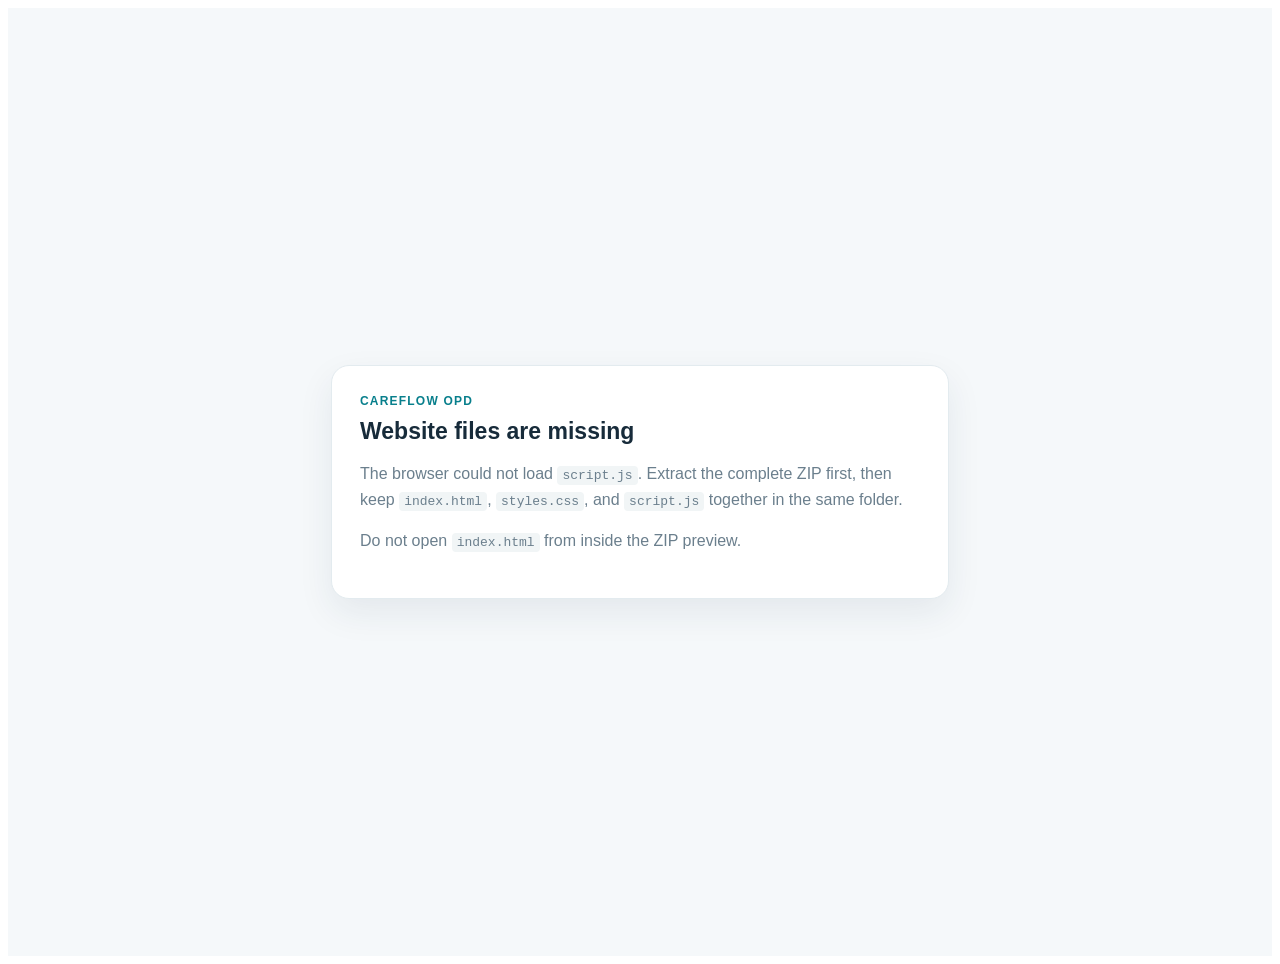
==== prototype/index.html @ 6466d19f "Create prototype folder structure" ====
<!doctype html>
<html lang="en">
<head>
  <meta charset="utf-8">
  <meta name="viewport" content="width=device-width, initial-scale=1">
  <meta name="theme-color" content="#123c59">
  <meta name="description" content="CareFlow OPD outpatient appointment booking and queue prototype.">
  <title>CareFlow OPD · Hospital Booking System</title>
  <link rel="stylesheet" href="./styles.css" onerror="window.showCareFlowAssetError && window.showCareFlowAssetError('styles.css')">
  <style>
    .startup-message{min-height:100vh;display:grid;place-items:center;padding:24px;background:#f5f8fa;font-family:Arial,sans-serif;color:#172b3a}
    .startup-card{width:min(560px,100%);padding:28px;border:1px solid #e3ebef;border-radius:18px;background:#fff;box-shadow:0 14px 35px rgba(25,54,73,.08)}
    .startup-card h1{font-size:23px;margin:10px 0}.startup-card p{color:#6b7f8d;line-height:1.6}.startup-card code{background:#f1f5f6;padding:2px 5px;border-radius:4px}
  </style>
  <script>
    window.showCareFlowAssetError = function (asset) {
      var app = document.getElementById('app');
      if (!app) return;
      app.innerHTML = '<main class="startup-message"><section class="startup-card"><div style="font-size:12px;font-weight:800;letter-spacing:.1em;color:#087f8c">CAREFLOW OPD</div><h1>Website files are missing</h1><p>The browser could not load <code>' + asset + '</code>. Extract the complete ZIP first, then keep <code>index.html</code>, <code>styles.css</code>, and <code>script.js</code> together in the same folder.</p><p>Do not open <code>index.html</code> from inside the ZIP preview.</p></section></main>';
    };
    window.addEventListener('error', function (event) {
      if (event.target && event.target.tagName === 'SCRIPT' && event.target.src && event.target.src.indexOf('script.js') !== -1) {
        window.showCareFlowAssetError('script.js');
      }
    }, true);
  </script>
</head>
<body>
  <div id="app">
    <main class="startup-message" role="status">
      <section class="startup-card">
        <div style="font-size:12px;font-weight:800;letter-spacing:.1em;color:#087f8c">CAREFLOW OPD</div>
        <h1>Loading CareFlow OPD…</h1>
        <p>If this message remains visible, make sure all three website files are in the same extracted folder and JavaScript is enabled.</p>
      </section>
    </main>
  </div>
  <noscript>
    <div class="startup-message"><section class="startup-card"><h1>JavaScript is required</h1><p>Please enable JavaScript in your browser to use the CareFlow OPD prototype.</p></section></div>
  </noscript>
  <div id="modal-root"></div>
  <div class="toast-stack" id="toast-stack" aria-live="polite"></div>
  <script src="./script.js" defer onerror="window.showCareFlowAssetError && window.showCareFlowAssetError('script.js')"></script>
</body>
</html>
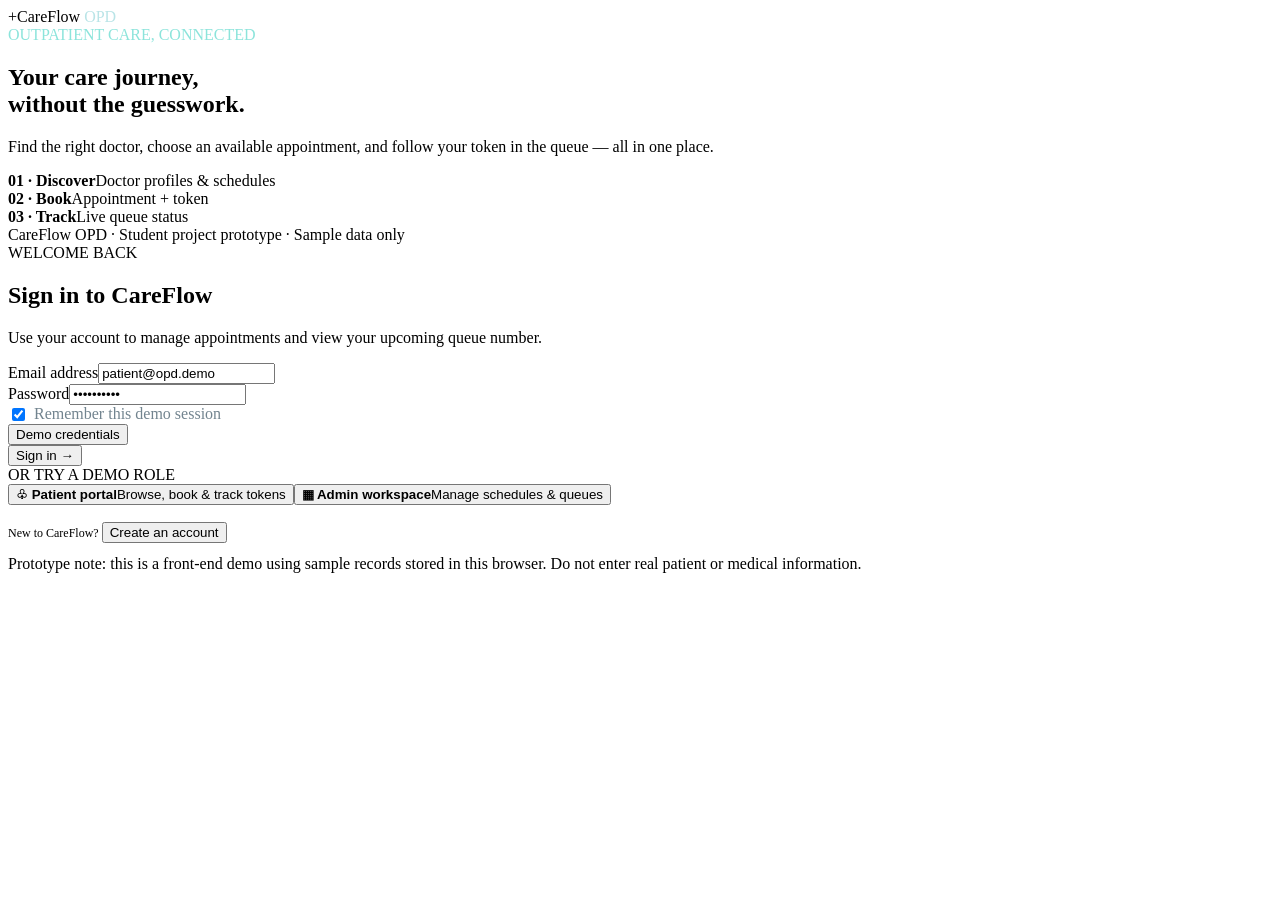
==== commit f0bc752f: "Update prototype" ====
--- a/prototype/index.html
+++ b/prototype/index.html
@@ -6,24 +6,12 @@
   <meta name="theme-color" content="#123c59">
   <meta name="description" content="CareFlow OPD outpatient appointment booking and queue prototype.">
   <title>CareFlow OPD · Hospital Booking System</title>
-  <link rel="stylesheet" href="./styles.css" onerror="window.showCareFlowAssetError && window.showCareFlowAssetError('styles.css')">
+  <link rel="stylesheet" href="./style.css">
   <style>
     .startup-message{min-height:100vh;display:grid;place-items:center;padding:24px;background:#f5f8fa;font-family:Arial,sans-serif;color:#172b3a}
     .startup-card{width:min(560px,100%);padding:28px;border:1px solid #e3ebef;border-radius:18px;background:#fff;box-shadow:0 14px 35px rgba(25,54,73,.08)}
     .startup-card h1{font-size:23px;margin:10px 0}.startup-card p{color:#6b7f8d;line-height:1.6}.startup-card code{background:#f1f5f6;padding:2px 5px;border-radius:4px}
   </style>
-  <script>
-    window.showCareFlowAssetError = function (asset) {
-      var app = document.getElementById('app');
-      if (!app) return;
-      app.innerHTML = '<main class="startup-message"><section class="startup-card"><div style="font-size:12px;font-weight:800;letter-spacing:.1em;color:#087f8c">CAREFLOW OPD</div><h1>Website files are missing</h1><p>The browser could not load <code>' + asset + '</code>. Extract the complete ZIP first, then keep <code>index.html</code>, <code>styles.css</code>, and <code>script.js</code> together in the same folder.</p><p>Do not open <code>index.html</code> from inside the ZIP preview.</p></section></main>';
-    };
-    window.addEventListener('error', function (event) {
-      if (event.target && event.target.tagName === 'SCRIPT' && event.target.src && event.target.src.indexOf('script.js') !== -1) {
-        window.showCareFlowAssetError('script.js');
-      }
-    }, true);
-  </script>
 </head>
 <body>
   <div id="app">
@@ -31,7 +19,7 @@
       <section class="startup-card">
         <div style="font-size:12px;font-weight:800;letter-spacing:.1em;color:#087f8c">CAREFLOW OPD</div>
         <h1>Loading CareFlow OPD…</h1>
-        <p>If this message remains visible, make sure all three website files are in the same extracted folder and JavaScript is enabled.</p>
+        <p>If this message remains visible, check that <code>script.js</code> is in the same folder as <code>index.html</code> and that JavaScript is enabled.</p>
       </section>
     </main>
   </div>
@@ -40,6 +28,6 @@
   </noscript>
   <div id="modal-root"></div>
   <div class="toast-stack" id="toast-stack" aria-live="polite"></div>
-  <script src="./script.js" defer onerror="window.showCareFlowAssetError && window.showCareFlowAssetError('script.js')"></script>
+  <script src="./script.js" defer></script>
 </body>
 </html>
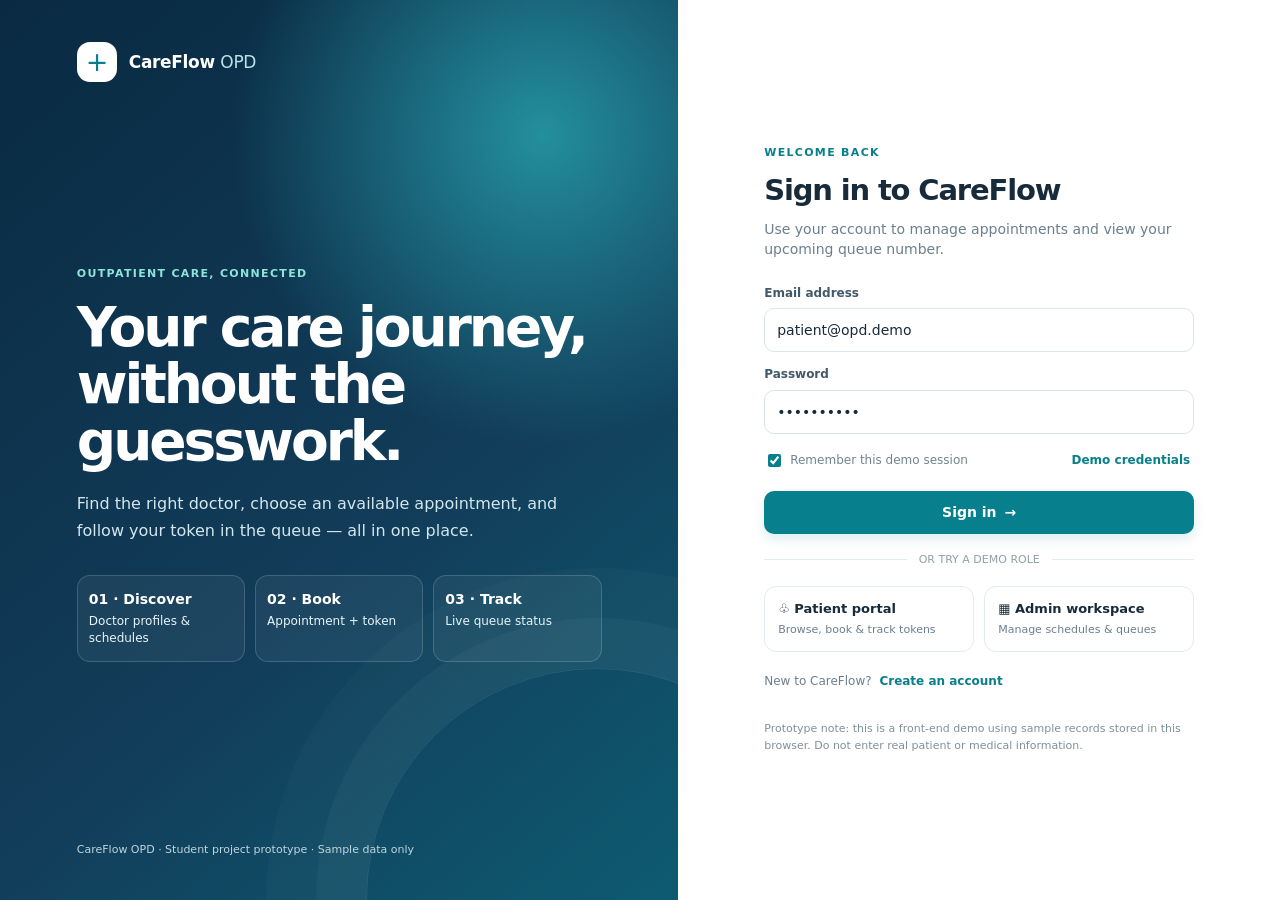
==== commit fc8f412f: "Update prototype" ====
--- a/prototype/index.html
+++ b/prototype/index.html
@@ -6,7 +6,7 @@
   <meta name="theme-color" content="#123c59">
   <meta name="description" content="CareFlow OPD outpatient appointment booking and queue prototype.">
   <title>CareFlow OPD · Hospital Booking System</title>
-  <link rel="stylesheet" href="./style.css">
+  <link rel="stylesheet" href="styles.css">
   <style>
     .startup-message{min-height:100vh;display:grid;place-items:center;padding:24px;background:#f5f8fa;font-family:Arial,sans-serif;color:#172b3a}
     .startup-card{width:min(560px,100%);padding:28px;border:1px solid #e3ebef;border-radius:18px;background:#fff;box-shadow:0 14px 35px rgba(25,54,73,.08)}
--- a/prototype/styles.css
+++ b/prototype/styles.css
@@ -0,0 +1,45 @@
+:root{--navy:#123c59;--navy2:#0b2f49;--teal:#087f8c;--teal2:#e3f6f5;--blue:#eaf3ff;--ink:#172b3a;--muted:#6b7f8d;--line:#e3ebef;--bg:#f5f8fa;--white:#fff;--green:#16845b;--greenbg:#e5f7ee;--amber:#a96708;--amberbg:#fff3d9;--red:#b94141;--redbg:#fff0f0;--purple:#6552a3;--shadow:0 14px 35px rgba(25,54,73,.08);--radius:18px}
+*{box-sizing:border-box}html{scroll-behavior:smooth}body{margin:0;background:var(--bg);font-family:Inter,ui-sans-serif,system-ui,-apple-system,BlinkMacSystemFont,"Segoe UI",sans-serif;color:var(--ink);font-size:14px;line-height:1.45}button,input,select,textarea{font:inherit}button{cursor:pointer}button:focus-visible,input:focus-visible,select:focus-visible{outline:3px solid #75c9d0;outline-offset:2px} .hidden{display:none!important}.muted{color:var(--muted)}.small{font-size:12px}.eyebrow{color:var(--teal);font-weight:800;font-size:11px;text-transform:uppercase;letter-spacing:.12em}.mono{font-variant-numeric:tabular-nums;font-feature-settings:"tnum"}.btn{border:1px solid transparent;border-radius:10px;padding:10px 14px;display:inline-flex;align-items:center;justify-content:center;gap:8px;font-weight:750;transition:.16s ease;text-decoration:none;white-space:nowrap}.btn:hover{transform:translateY(-1px)}.btn-primary{background:var(--teal);color:white;box-shadow:0 5px 12px #087f8c24}.btn-primary:hover{background:#066e79}.btn-secondary{background:white;color:var(--navy);border-color:var(--line)}.btn-soft{background:var(--teal2);color:var(--teal)}.btn-danger{background:var(--redbg);color:var(--red);border-color:#ffd5d5}.btn-dark{background:var(--navy);color:#fff}.btn-sm{padding:7px 10px;font-size:12px;border-radius:8px}.btn-block{width:100%}.iconbox{width:42px;height:42px;border-radius:13px;display:grid;place-items:center;background:var(--teal2);color:var(--teal);font-size:20px;font-weight:800;flex-shrink:0}.tag{display:inline-flex;align-items:center;gap:5px;padding:5px 9px;border-radius:999px;font-size:11px;font-weight:800;background:#edf2f5;color:#536875;white-space:nowrap}.tag.green{color:var(--green);background:var(--greenbg)}.tag.amber{color:var(--amber);background:var(--amberbg)}.tag.red{color:var(--red);background:var(--redbg)}.tag.blue{color:#2865a6;background:var(--blue)}.tag.purple{color:var(--purple);background:#f0edff}.dot{width:7px;height:7px;background:currentColor;border-radius:50%;display:inline-block}
+/* Welcome / login */
+.auth-screen{min-height:100vh;display:grid;grid-template-columns:minmax(0,1.06fr) minmax(360px,.94fr);background:#fff}.auth-hero{background:radial-gradient(circle at 80% 15%,#238f9e 0,transparent 33%),linear-gradient(140deg,#092a42 0%,#123c59 57%,#087f8c 150%);color:white;padding:42px clamp(28px,6vw,92px);display:flex;flex-direction:column;justify-content:space-between;position:relative;overflow:hidden}.auth-hero:after{content:"";position:absolute;width:460px;height:460px;border:1px solid #ffffff19;border-radius:50%;right:-150px;bottom:-230px;box-shadow:0 0 0 50px #ffffff08,0 0 0 100px #ffffff05}.brand{display:flex;align-items:center;gap:12px;font-weight:850;font-size:17px;letter-spacing:-.02em}.brand-mark{width:40px;height:40px;border-radius:13px;background:#fff;color:var(--teal);display:grid;place-items:center;font-size:27px;font-weight:500}.auth-copy{max-width:580px;position:relative;z-index:1;margin:50px 0}.auth-copy h1{font-size:clamp(38px,4.3vw,62px);line-height:1.04;letter-spacing:-.055em;margin:16px 0 20px}.auth-copy p{font-size:16px;line-height:1.7;color:#d3e7ee;max-width:520px}.hero-features{display:grid;grid-template-columns:repeat(3,1fr);gap:10px;margin-top:30px}.hero-feature{padding:13px 11px;border:1px solid #ffffff29;background:#ffffff0d;border-radius:13px;font-size:12px;color:#e7f5f7}.hero-feature strong{display:block;font-size:14px;margin-bottom:4px;color:white}.auth-bottom{font-size:11px;color:#bed5df;position:relative;z-index:1}.auth-main{padding:34px clamp(22px,5vw,72px);display:flex;align-items:center;justify-content:center}.auth-panel{width:100%;max-width:430px}.auth-panel h2{font-size:29px;letter-spacing:-.04em;margin:8px 0}.auth-panel>p{color:var(--muted);margin:0 0 25px}.form-field{display:flex;flex-direction:column;gap:6px;margin-bottom:14px}.form-field label{font-size:12px;font-weight:800;color:#42596a}.form-field input,.form-field select,.form-field textarea,.control{background:#fff;border:1px solid #dbe5e9;border-radius:10px;padding:11px 12px;min-height:42px;color:var(--ink);width:100%}.form-field input::placeholder{color:#a3b0b8}.form-row{display:grid;grid-template-columns:1fr 1fr;gap:12px}.auth-options{display:flex;justify-content:space-between;align-items:center;gap:10px;font-size:12px;margin:6px 0 18px}.text-button{border:0;background:none;color:var(--teal);font-weight:800;padding:4px}.auth-divider{display:flex;align-items:center;gap:12px;color:#90a0a9;font-size:11px;margin:18px 0}.auth-divider:before,.auth-divider:after{content:"";height:1px;background:var(--line);flex:1}.demo-buttons{display:grid;grid-template-columns:1fr 1fr;gap:10px}.demo-btn{display:flex;flex-direction:column;text-align:left;padding:13px;border:1px solid var(--line);background:#fff;border-radius:12px;gap:4px;color:var(--ink)}.demo-btn:hover{border-color:#80c8cd;background:#f7fcfc}.demo-btn strong{font-size:13px}.demo-btn span{font-size:11px;color:var(--muted)}.demo-note{font-size:11px;line-height:1.6;color:#80909a;margin-top:17px}
+/* App shell */
+.app-shell{min-height:100vh;display:grid;grid-template-columns:246px minmax(0,1fr)}.sidebar{background:var(--navy2);color:#d4e3e9;padding:24px 15px;display:flex;flex-direction:column;min-height:100vh;position:sticky;top:0;height:100vh;overflow:auto}.sidebar .brand{padding:0 10px 25px;color:#fff}.sidebar .brand-mark{background:#1e8290;color:white;width:36px;height:36px;border-radius:11px;font-size:25px}.side-section{font-size:10px;font-weight:850;color:#84a5b7;text-transform:uppercase;letter-spacing:.13em;padding:12px 12px 7px}.nav-list{display:grid;gap:4px}.nav-item{border:0;background:transparent;color:#bed0d9;display:flex;align-items:center;gap:12px;padding:11px 12px;border-radius:10px;text-align:left;font-weight:650;font-size:13px;width:100%}.nav-item .nav-ico{width:20px;text-align:center;font-size:17px;color:#90b5c4}.nav-item:hover{background:#ffffff0d;color:#fff}.nav-item.active{background:#1d607a;color:white;box-shadow:inset 3px 0 #5fd0c9}.nav-item.active .nav-ico{color:#88eee5}.sidebar-spacer{flex:1;min-height:30px}.sidebar-help{padding:14px;border:1px solid #ffffff19;background:#ffffff08;border-radius:13px;font-size:12px;margin:12px 2px 14px}.sidebar-help strong{color:#fff;display:block;margin-bottom:5px}.sidebar-help p{margin:0;color:#9db8c5;line-height:1.6}.user-mini{display:flex;align-items:center;gap:10px;padding:14px 9px 2px;border-top:1px solid #ffffff17}.avatar{width:38px;height:38px;border-radius:13px;background:#d8efed;color:#126f78;display:grid;place-items:center;font-weight:900;flex-shrink:0}.user-mini strong{display:block;color:white;font-size:12px}.user-mini span{display:block;color:#9cb6c3;font-size:11px;margin-top:2px}.main-area{min-width:0}.topbar{height:74px;padding:0 clamp(18px,3vw,42px);display:flex;align-items:center;justify-content:space-between;gap:16px;background:#ffffffd9;border-bottom:1px solid var(--line);position:sticky;top:0;z-index:20;backdrop-filter:blur(12px)}.crumb{color:var(--muted);font-size:12px}.topbar-title{font-weight:850;font-size:16px;margin-top:2px;letter-spacing:-.02em}.top-actions{display:flex;align-items:center;gap:9px}.mini-search{position:relative;width:220px}.mini-search input{width:100%;border:1px solid var(--line);background:#f7fafb;border-radius:10px;padding:9px 12px 9px 34px}.mini-search span{position:absolute;left:11px;top:8px;color:#83949e}.role-chip{background:#eaf6f6;color:#137b82;border:1px solid #d4efed;border-radius:10px;padding:8px 10px;font-size:11px;font-weight:850}.content{max-width:1450px;margin:0 auto;padding:28px clamp(18px,3vw,42px) 44px}.page-intro{display:flex;justify-content:space-between;align-items:flex-end;gap:18px;margin-bottom:22px}.page-intro h1{font-size:clamp(24px,2.6vw,32px);letter-spacing:-.045em;margin:5px 0 5px}.page-intro p{margin:0;color:var(--muted);max-width:720px}.page-actions{display:flex;gap:9px;flex-wrap:wrap}.grid{display:grid;gap:16px}.stats-grid{grid-template-columns:repeat(4,minmax(0,1fr));margin-bottom:20px}.stat-card,.panel,.doctor-card,.appointment-card,.welcome-card{background:#fff;border:1px solid var(--line);border-radius:var(--radius);box-shadow:0 3px 10px #19364a04}.stat-card{padding:17px;display:flex;justify-content:space-between;gap:12px;align-items:flex-start}.stat-label{font-size:12px;color:var(--muted);font-weight:650}.stat-value{font-size:28px;font-weight:900;letter-spacing:-.05em;margin:5px 0 3px}.stat-foot{font-size:11px;color:#81919a}.stat-icon{height:39px;width:39px;border-radius:12px;display:grid;place-items:center;font-size:18px;background:var(--blue);color:#306ba8}.stat-icon.teal{background:var(--teal2);color:var(--teal)}.stat-icon.amber{background:var(--amberbg);color:var(--amber)}.stat-icon.purple{background:#f0edff;color:var(--purple)}.two-col{grid-template-columns:minmax(0,1.35fr) minmax(280px,.8fr)}.panel{padding:20px;min-width:0}.panel-head{display:flex;align-items:center;justify-content:space-between;gap:12px;margin-bottom:16px}.panel-head h2,.panel h2{font-size:16px;letter-spacing:-.025em;margin:0}.panel-head p{color:var(--muted);font-size:12px;margin:4px 0 0}.link-button{border:0;background:transparent;color:var(--teal);font-weight:850;font-size:12px;padding:4px}.appointment-highlight{border:1px solid #dbeeee;background:linear-gradient(112deg,#f0fbfa,#f7fbff);border-radius:15px;padding:17px;display:flex;justify-content:space-between;gap:14px;align-items:center}.ap-head{display:flex;gap:12px;align-items:center}.doctor-avatar{width:47px;height:47px;border-radius:15px;display:grid;place-items:center;background:#dceef5;color:#245d75;font-weight:900;font-size:15px;flex-shrink:0}.doctor-avatar.v2{background:#e4e0fb;color:#6554a2}.doctor-avatar.v3{background:#fce9dc;color:#a55d2d}.doctor-avatar.v4{background:#e3f5e9;color:#327f54}.ap-head strong{display:block;font-size:14px}.ap-head .muted{font-size:12px;margin-top:3px}.ap-meta{display:flex;gap:14px;flex-wrap:wrap;margin-top:14px;color:#526a78;font-size:12px}.ap-meta span{display:flex;align-items:center;gap:6px}.token-box{min-width:84px;text-align:center;background:white;border:1px solid #d5e8e9;border-radius:13px;padding:10px 12px}.token-box label{display:block;font-size:10px;color:var(--muted);font-weight:800;text-transform:uppercase;letter-spacing:.08em}.token-box strong{font-size:24px;color:var(--teal);letter-spacing:-.03em}.queue-track{padding:10px 0}.queue-big{display:flex;align-items:center;gap:14px;margin:12px 0 18px}.queue-big-number{font-size:34px;font-weight:900;letter-spacing:-.06em;color:var(--navy)}.queue-big small{display:block;color:var(--muted);font-size:11px;letter-spacing:0;font-weight:600}.progress-track{height:7px;background:#eaf0f3;border-radius:99px;overflow:hidden;margin:9px 0}.progress-track span{height:100%;display:block;background:linear-gradient(90deg,var(--teal),#64c6bc);border-radius:99px}.queue-steps{display:grid;grid-template-columns:repeat(4,1fr);gap:6px}.queue-step{padding:10px 5px;text-align:center;background:#f5f8fa;border-radius:10px;font-size:10px;color:#71838e}.queue-step strong{display:block;color:#3b5464;font-size:12px;margin-bottom:3px}.queue-step.active{background:var(--teal2);color:var(--teal)}.queue-step.active strong{color:var(--teal)}.section-space{margin-top:22px}.doctor-grid{grid-template-columns:repeat(3,minmax(0,1fr))}.doctor-card{padding:18px;transition:.18s ease;display:flex;flex-direction:column;gap:12px}.doctor-card:hover{box-shadow:var(--shadow);transform:translateY(-2px);border-color:#c9e5e5}.doctor-card-top{display:flex;align-items:flex-start;gap:12px}.doctor-card h3{margin:0 0 3px;font-size:14px}.doctor-card .specialty{font-size:12px;color:var(--teal);font-weight:800}.doctor-bio{font-size:12px;line-height:1.6;color:var(--muted);min-height:38px}.doctor-foot{border-top:1px solid var(--line);padding-top:12px;display:flex;justify-content:space-between;align-items:center;gap:7px;margin-top:auto}.availability-line{font-size:11px;color:#5d7583}.availability-line strong{display:block;color:var(--ink);font-size:12px;margin-bottom:2px}.toolbar{display:flex;gap:10px;align-items:center;flex-wrap:wrap;margin-bottom:17px}.toolbar .search-control{flex:1;min-width:190px;max-width:360px;position:relative}.toolbar input,.toolbar select{border:1px solid var(--line);background:white;border-radius:10px;padding:10px 12px;color:var(--ink);min-height:40px}.toolbar .search-control input{width:100%;padding-left:34px}.toolbar .search-control span{position:absolute;left:12px;top:10px;color:#91a0a9}.toolbar select{min-width:155px}.table-wrap{overflow:auto;border:1px solid var(--line);border-radius:13px;background:white}table{border-collapse:collapse;width:100%;min-width:710px;text-align:left}th{background:#f7fafb;padding:12px 14px;font-size:10px;text-transform:uppercase;letter-spacing:.09em;color:#71838e;font-weight:850;white-space:nowrap}td{padding:13px 14px;border-top:1px solid #edf1f3;font-size:12px;color:#3c5362;vertical-align:middle}tbody tr:hover{background:#fbfdfd}td strong{color:var(--ink)}.patient-cell{display:flex;align-items:center;gap:9px;min-width:155px}.patient-cell .avatar{width:31px;height:31px;border-radius:10px;font-size:11px}.table-actions{display:flex;gap:6px;align-items:center}.table-actions select{border:1px solid var(--line);border-radius:8px;padding:7px;background:#fff;font-size:11px}.empty-state{text-align:center;padding:42px 20px;color:var(--muted)}.empty-state .empty-icon{font-size:30px;margin-bottom:10px}.empty-state strong{display:block;color:var(--ink);margin-bottom:4px}.profile-grid{grid-template-columns:minmax(0,.8fr) minmax(0,1.2fr)}.profile-banner{background:linear-gradient(135deg,#123c59,#087f8c);border-radius:17px;padding:23px;color:#fff;display:flex;align-items:center;gap:15px}.profile-banner .avatar{width:58px;height:58px;font-size:18px;background:#dff7f2}.profile-banner h2{font-size:19px;margin:0 0 4px}.profile-banner p{margin:0;color:#cfe5ec;font-size:12px}.profile-detail{display:grid;grid-template-columns:1fr 1fr;gap:0 18px;margin-top:16px}.profile-detail .form-field{margin-bottom:13px}.note-box{padding:13px 15px;border-radius:12px;background:#f2f8fc;color:#516e7e;font-size:12px;line-height:1.6;border:1px solid #dceaf2}.note-box strong{color:#234c63}.coverage-list{display:grid;gap:12px}.coverage-item{display:grid;grid-template-columns:82px minmax(0,1fr) auto;gap:13px;align-items:center;padding:14px;border:1px solid var(--line);border-radius:12px;background:#fff}.coverage-id{font-size:12px;font-weight:900;color:var(--teal)}.coverage-item strong{display:block;font-size:13px;margin-bottom:3px}.coverage-item p{font-size:11px;color:var(--muted);margin:0;line-height:1.55}.coverage-links{font-size:11px;color:#64808e;text-align:right;max-width:180px}.coverage-links strong{font-size:11px;color:#496a77}.inline-note{font-size:11px;color:#6d818e;background:#f5f8fa;padding:10px 12px;border-radius:10px;margin-top:12px}.filters-row{display:flex;align-items:center;justify-content:space-between;gap:12px;flex-wrap:wrap}.modal-backdrop{position:fixed;inset:0;background:#102b3bb3;z-index:80;display:grid;place-items:center;padding:18px;overflow:auto}.modal{background:white;border-radius:18px;box-shadow:0 25px 90px #061e2c55;width:min(590px,100%);max-height:92vh;overflow:auto}.modal.wide{width:min(780px,100%)}.modal-head{padding:19px 22px;border-bottom:1px solid var(--line);display:flex;justify-content:space-between;gap:12px;align-items:center;position:sticky;top:0;background:#fff;z-index:2}.modal-head h2{margin:0;font-size:17px;letter-spacing:-.03em}.close-btn{border:0;width:32px;height:32px;border-radius:9px;background:#f1f5f6;color:#526974;font-size:19px}.modal-body{padding:21px 22px}.modal-foot{display:flex;justify-content:flex-end;gap:9px;padding:15px 22px;border-top:1px solid var(--line)}.slot-grid{display:grid;grid-template-columns:repeat(4,1fr);gap:8px}.slot-btn{border:1px solid var(--line);background:white;border-radius:9px;padding:9px 5px;color:var(--ink);font-weight:800;font-size:12px}.slot-btn:hover{border-color:var(--teal);color:var(--teal)}.slot-btn.selected{background:var(--teal);border-color:var(--teal);color:white}.slot-btn:disabled{background:#f1f4f5;color:#a5b0b6;text-decoration:line-through;cursor:not-allowed;border-color:#e9eef0}.date-grid{display:grid;grid-template-columns:repeat(4,1fr);gap:8px}.date-btn{border:1px solid var(--line);background:#fff;padding:9px 4px;border-radius:10px;text-align:center;color:#5f7481}.date-btn strong{display:block;color:var(--ink);font-size:12px}.date-btn span{display:block;font-size:10px;margin-top:2px}.date-btn.selected{background:var(--teal2);border-color:#79cbc8;color:var(--teal)}.date-btn.selected strong{color:var(--teal)}.toast-stack{position:fixed;right:20px;bottom:20px;z-index:110;display:grid;gap:9px}.toast{background:#163c51;color:#fff;padding:13px 17px;border-radius:12px;box-shadow:0 12px 25px #0b2e4238;max-width:360px;font-size:12px;animation:toastIn .18s ease}.toast.success{border-left:4px solid #5ad2a6}.toast.warn{border-left:4px solid #ffcd67}@keyframes toastIn{from{transform:translateY(8px);opacity:0}to{transform:translateY(0);opacity:1}}.status-select{font-weight:800;border-radius:8px;padding:7px 8px;border:1px solid var(--line);font-size:11px;background:white}.check-row{display:flex;gap:8px;flex-wrap:wrap}.check-pill{display:flex;gap:6px;align-items:center;background:#f3f7f8;border:1px solid #e5ecef;border-radius:9px;padding:8px 9px;font-size:11px;font-weight:750}.check-pill input{accent-color:var(--teal)}.mobile-menu{display:none}.footer-note{text-align:center;color:#9aa8b0;font-size:10px;margin-top:28px}.queue-admin-cards{grid-template-columns:repeat(3,minmax(0,1fr))}.queue-admin-card{padding:16px;background:white;border:1px solid var(--line);border-radius:14px}.queue-admin-card .num{font-size:25px;letter-spacing:-.05em;font-weight:900}.queue-admin-card p{color:var(--muted);font-size:11px;margin:3px 0 10px}.call-next-banner{display:flex;justify-content:space-between;align-items:center;gap:16px;background:linear-gradient(110deg,#e9f8f6,#f3f8ff);border:1px solid #d8eceb;padding:16px 18px;border-radius:14px;margin-bottom:17px}.call-next-banner strong{display:block;font-size:14px}.call-next-banner span{display:block;color:var(--muted);font-size:11px;margin-top:3px}.onboarding-strip{background:#fff;border:1px dashed #c9dfe4;padding:13px 15px;border-radius:12px;margin-bottom:18px;display:flex;gap:12px;align-items:center;color:#607987;font-size:12px}.onboarding-strip strong{color:var(--ink)}
+
+/* Notifications */
+.notification-wrap{position:relative;display:flex;align-items:center}
+.notification-trigger{position:relative;width:41px;height:41px;display:grid;place-items:center;border:1px solid var(--line);border-radius:11px;background:#fff;color:var(--navy);transition:.16s ease}
+.notification-trigger:hover{border-color:#9bd3d3;background:#f6fbfb}
+.notification-trigger svg{width:19px;height:19px;display:block}
+.notification-badge{position:absolute;top:-6px;right:-6px;min-width:18px;height:18px;padding:0 4px;display:grid;place-items:center;border:2px solid #fff;border-radius:999px;background:#d84c4c;color:#fff;font-size:9px;font-weight:900;line-height:1}
+.notification-panel{position:absolute;right:0;top:calc(100% + 12px);width:min(370px,calc(100vw - 28px));background:#fff;border:1px solid var(--line);border-radius:15px;box-shadow:0 18px 48px rgba(14,43,60,.18);z-index:70;overflow:hidden}
+.notification-panel.hidden{display:none!important}
+.notification-head{display:flex;align-items:center;justify-content:space-between;gap:10px;padding:15px 16px;border-bottom:1px solid var(--line)}
+.notification-head strong{font-size:14px}
+.notification-head button{border:0;background:transparent;color:var(--teal);font-size:11px;font-weight:850;padding:5px}
+.notification-list{max-height:390px;overflow:auto}
+.notification-item{width:100%;display:flex;align-items:flex-start;gap:11px;padding:13px 15px;text-align:left;border:0;border-bottom:1px solid #eef2f4;background:#fff;color:var(--ink)}
+.notification-item:hover{background:#f8fbfc}
+.notification-item.unread{background:#f2faf9}
+.notification-item-icon{width:33px;height:33px;flex:0 0 33px;border-radius:10px;background:var(--teal2);color:var(--teal);display:grid;place-items:center;font-size:15px}
+.notification-item-copy{min-width:0;flex:1}
+.notification-item-copy strong{display:block;font-size:12px;margin:1px 0 3px}
+.notification-item-copy p{margin:0;color:#617581;font-size:11px;line-height:1.5;overflow-wrap:anywhere}
+.notification-item-copy time{display:block;color:#91a0a9;font-size:10px;margin-top:6px}
+.notification-unread-dot{width:7px;height:7px;flex:0 0 7px;margin-top:5px;border-radius:50%;background:var(--teal)}
+.notification-empty{padding:28px 18px;text-align:center;color:var(--muted);font-size:12px}
+.notification-empty span{display:block;font-size:24px;margin-bottom:7px}
+@media(max-width:760px){.top-actions{gap:7px}.notification-trigger{width:39px;height:39px}.notification-panel{right:-54px;top:calc(100% + 10px)}}
+
+@media(max-width:1120px){.app-shell{grid-template-columns:218px minmax(0,1fr)}.doctor-grid{grid-template-columns:repeat(2,minmax(0,1fr))}.stats-grid{grid-template-columns:repeat(2,minmax(0,1fr))}.two-col{grid-template-columns:1fr}.mini-search{width:180px}}
+@media(max-width:760px){.auth-screen{grid-template-columns:1fr}.auth-hero{padding:24px 24px 28px;min-height:330px}.auth-copy{margin:34px 0 24px}.auth-copy h1{font-size:40px}.hero-features{grid-template-columns:1fr 1fr 1fr}.hero-feature{padding:10px 8px}.auth-bottom{display:none}.auth-main{padding:28px 22px 38px}.app-shell{display:block}.sidebar{position:fixed;z-index:50;left:-270px;top:0;width:246px;transition:left .22s ease;box-shadow:10px 0 35px #092c3a30}.sidebar.open{left:0}.mobile-menu{display:inline-flex}.topbar{height:66px;padding:0 15px}.topbar .crumb{display:none}.top-actions{gap:6px}.top-actions .mini-search{display:none}.role-chip{display:none}.content{padding:22px 14px 34px}.page-intro{align-items:flex-start;flex-direction:column}.stats-grid{gap:10px}.stat-card{padding:13px}.stat-value{font-size:24px}.doctor-grid{grid-template-columns:1fr}.profile-grid{grid-template-columns:1fr}.queue-admin-cards{grid-template-columns:1fr}.coverage-item{grid-template-columns:60px minmax(0,1fr);}.coverage-links{grid-column:2;text-align:left;max-width:none}.appointment-highlight{align-items:flex-start;flex-direction:column}.appointment-highlight>.btn{width:100%}.form-row{grid-template-columns:1fr}.slot-grid{grid-template-columns:repeat(3,1fr)}.date-grid{grid-template-columns:repeat(3,1fr)}.modal-backdrop{padding:8px}.modal-body{padding:17px}.panel{padding:15px}.call-next-banner{align-items:flex-start;flex-direction:column}.call-next-banner .btn{width:100%}}
+@media(max-width:400px){.stats-grid{grid-template-columns:1fr 1fr}.hero-features{grid-template-columns:1fr}.auth-hero{min-height:auto}.auth-copy h1{font-size:34px}.demo-buttons{grid-template-columns:1fr}.queue-steps{grid-template-columns:repeat(2,1fr)}}
+
+
+/* Booking validation and duplicate appointment feedback */
+.form-alert{display:flex;flex-direction:column;gap:5px;padding:12px 14px;margin:12px 0;border-radius:11px;font-size:12px;line-height:1.55;border:1px solid transparent}
+.form-alert strong{font-size:12px}
+.form-alert-warning{background:var(--amberbg);border-color:#f1d79e;color:#80520b}
+.form-alert-warning strong{color:#80520b}
+.form-alert-error{background:var(--redbg);border-color:#f2c5c5;color:#8e3030}
+.form-alert-error strong{color:#8e3030}
+.form-alert[hidden]{display:none!important}
